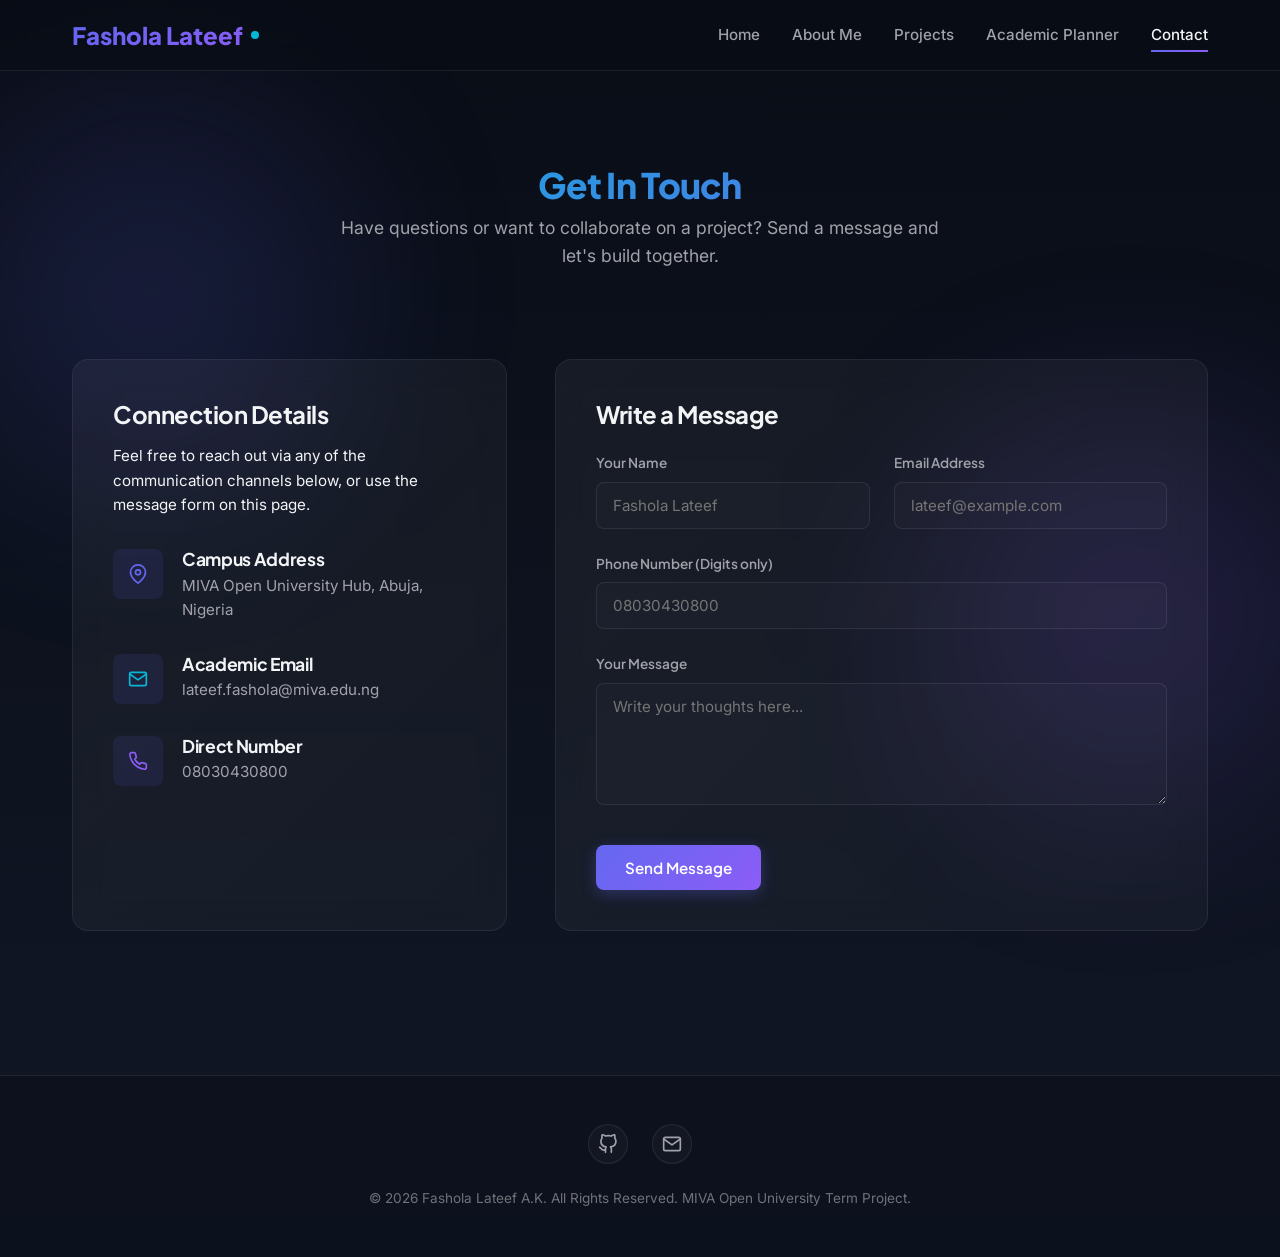
==== contact.html @ e1ca8e4e "Initial commit of Fashola Lateef Software Engineering Portfolio" ====
<!DOCTYPE html>
<html lang="en">
<head>
    <meta charset="UTF-8">
    <meta name="viewport" content="width=device-width, initial-scale=1.0">
    <meta name="description" content="Contact Fashola Lateef A.K. - Submit a message, request information, or collaborate on academic and development projects.">
    <title>Contact Me | Fashola Lateef A.K.</title>
    <!-- Stylesheets -->
    <link rel="stylesheet" href="css/styles.css">
</head>
<body>
    <!-- Background Glow Blobs -->
    <div class="blob blob-1"></div>
    <div class="blob blob-2"></div>

    <!-- Navigation Header -->
    <header id="main-header">
        <div class="container nav-container">
            <a href="index.html" class="logo" id="header-logo">
                Fashola Lateef <span class="logo-dot"></span>
            </a>
            
            <!-- Mobile Menu Toggle Button -->
            <button class="mobile-nav-toggle" aria-label="Toggle navigation menu" id="mobile-toggle-btn">
                <span class="hamburger-line"></span>
                <span class="hamburger-line"></span>
                <span class="hamburger-line"></span>
            </button>

            <!-- Navigation Menu -->
            <nav id="navbar">
                <ul class="nav-links">
                    <li><a href="index.html" id="nav-home">Home</a></li>
                    <li><a href="about.html" id="nav-about">About Me</a></li>
                    <li><a href="projects.html" id="nav-projects">Projects</a></li>
                    <li><a href="planner.html" id="nav-planner">Academic Planner</a></li>
                    <li><a href="contact.html" class="active" id="nav-contact">Contact</a></li>
                </ul>
            </nav>
        </div>
    </header>

    <!-- Main Content -->
    <main>
        <section style="padding-bottom: 2rem;">
            <div class="container">
                <div class="section-header">
                    <h1 class="section-title">Get In Touch</h1>
                    <p class="section-subtitle">Have questions or want to collaborate on a project? Send a message and let's build together.</p>
                </div>
            </div>
        </section>

        <!-- Contact Section Content -->
        <section style="padding-top: 0;">
            <div class="container">
                <div class="contact-grid">
                    
                    <!-- Contact Info Panel -->
                    <div class="glass-card" id="contact-info-card">
                        <h2 style="font-size: 1.5rem; margin-bottom: 1rem; font-weight: 700;">Connection Details</h2>
                        <p class="text-secondary" style="font-size: 0.95rem; margin-bottom: 2rem;">
                            Feel free to reach out via any of the communication channels below, or use the message form on this page.
                        </p>

                        <ul class="contact-info-list">
                            <!-- Info 1: Campus -->
                            <li class="contact-info-item">
                                <div class="contact-info-icon flex-center" aria-hidden="true" style="color: var(--accent-indigo);">
                                    <svg xmlns="http://www.w3.org/2000/svg" width="20" height="20" viewBox="0 0 24 24" fill="none" stroke="currentColor" stroke-width="2" stroke-linecap="round" stroke-linejoin="round"><path d="M21 10c0 7-9 13-9 13s-9-6-9-13a9 9 0 0 1 18 0z"></path><circle cx="12" cy="10" r="3"></circle></svg>
                                </div>
                                <div class="contact-info-text">
                                    <h4>Campus Address</h4>
                                    <p>MIVA Open University Hub, Abuja, Nigeria</p>
                                </div>
                            </li>

                            <!-- Info 2: Email -->
                            <li class="contact-info-item">
                                <div class="contact-info-icon flex-center" aria-hidden="true" style="color: var(--accent-cyan);">
                                    <svg xmlns="http://www.w3.org/2000/svg" width="20" height="20" viewBox="0 0 24 24" fill="none" stroke="currentColor" stroke-width="2" stroke-linecap="round" stroke-linejoin="round"><path d="M4 4h16c1.1 0 2 .9 2 2v12c0 1.1-.9 2-2 2H4c-1.1 0-2-.9-2-2V6c0-1.1.9-2 2-2z"></path><polyline points="22,6 12,13 2,6"></polyline></svg>
                                </div>
                                <div class="contact-info-text">
                                    <h4>Academic Email</h4>
                                    <p>lateef.fashola@miva.edu.ng</p>
                                </div>
                            </li>

                            <!-- Info 3: Phone -->
                            <li class="contact-info-item">
                                <div class="contact-info-icon flex-center" aria-hidden="true" style="color: var(--accent-purple);">
                                    <svg xmlns="http://www.w3.org/2000/svg" width="20" height="20" viewBox="0 0 24 24" fill="none" stroke="currentColor" stroke-width="2" stroke-linecap="round" stroke-linejoin="round"><path d="M22 16.92v3a2 2 0 0 1-2.18 2 19.79 19.79 0 0 1-8.63-3.07 19.5 19.5 0 0 1-6-6 19.79 19.79 0 0 1-3.07-8.67A2 2 0 0 1 4.11 2h3a2 2 0 0 1 2 1.72 12.84 12.84 0 0 0 .7 2.81 2 2 0 0 1-.45 2.11L8.09 9.91a16 16 0 0 0 6 6l1.27-1.27a2 2 0 0 1 2.11-.45 12.84 12.84 0 0 0 2.81.7A2 2 0 0 1 22 16.92z"></path></svg>
                                </div>
                                <div class="contact-info-text">
                                    <h4>Direct Number</h4>
                                    <p>08030430800</p>
                                </div>
                            </li>
                        </ul>
                    </div>

                    <!-- Contact Form Card -->
                    <div class="glass-card" id="contact-form-card">
                        <h2 style="font-size: 1.5rem; margin-bottom: 1.5rem; font-weight: 700;">Write a Message</h2>
                        <form id="contact-form" novalidate>
                            
                            <div class="grid-2" style="gap: 1.5rem; margin-bottom: 0;">
                                <!-- Name -->
                                <div class="form-group">
                                    <label for="name">Your Name</label>
                                    <input type="text" id="name" class="form-control" placeholder="Fashola Lateef" required autocomplete="name">
                                    <span class="invalid-feedback" id="name-error">Name is required.</span>
                                </div>

                                <!-- Email -->
                                <div class="form-group">
                                    <label for="email">Email Address</label>
                                    <input type="email" id="email" class="form-control" placeholder="lateef@example.com" required autocomplete="email">
                                    <span class="invalid-feedback" id="email-error">Please enter a valid email.</span>
                                </div>
                            </div>

                            <!-- Phone Number -->
                            <div class="form-group">
                                <label for="phone">Phone Number (Digits only)</label>
                                <input type="tel" id="phone" class="form-control" placeholder="08030430800" required autocomplete="tel">
                                <span class="invalid-feedback" id="phone-error">Phone number must contain only digits.</span>
                            </div>

                            <!-- Message -->
                            <div class="form-group">
                                <label for="message">Your Message</label>
                                <textarea id="message" rows="5" class="form-control" placeholder="Write your thoughts here..." required></textarea>
                                <span class="invalid-feedback" id="message-error">Message field cannot be empty.</span>
                            </div>

                            <button type="submit" class="btn btn-primary" style="margin-top: 0.5rem;" id="submit-contact-btn">Send Message</button>
                        </form>
                    </div>

                </div>
            </div>
        </section>
    </main>

    <!-- Success Confirmation Modal Overlay -->
    <div class="alert-modal-overlay flex-center" id="success-modal">
        <div class="glass-card alert-modal" id="modal-card">
            <div class="success-icon-wrapper flex-center" style="font-weight: bold; font-size: 1.8rem;">Success</div>
            <h3 style="margin-top: 1rem;">Message Sent</h3>
            <p>Thank you for reaching out. Your message has been received.</p>
            <button class="btn btn-primary" id="modal-close-btn" style="padding: 0.6rem 2rem;">Close Window</button>
        </div>
    </div>

    <!-- Footer -->
    <footer>
        <div class="container footer-content">
            <ul class="social-links">
                <li>
                    <a href="https://github.com/M1yvmoto" target="_blank" class="flex-center" title="GitHub" id="social-github">
                        <svg xmlns="http://www.w3.org/2000/svg" width="20" height="20" viewBox="0 0 24 24" fill="none" stroke="currentColor" stroke-width="2" stroke-linecap="round" stroke-linejoin="round"><path d="M9 19c-5 1.5-5-2.5-7-3m14 6v-3.87a3.37 3.37 0 0 0-.94-2.61c3.14-.35 6.44-1.54 6.44-7A5.44 5.44 0 0 0 20 4.77 5.07 5.07 0 0 0 19.91 1S18.73.65 16 2.48a13.38 13.38 0 0 0-7 0C6.27.65 5.09 1 5.09 1A5.07 5.07 0 0 0 5 4.77a5.44 5.44 0 0 0-1.5 3.78c0 5.42 3.3 6.61 6.44 7A3.37 3.37 0 0 0 9 18.13V22"></path></svg>
                    </a>
                </li>
                <li>
                    <a href="mailto:klafashola@gmail.com" class="flex-center" title="Email" id="social-email">
                        <svg xmlns="http://www.w3.org/2000/svg" width="20" height="20" viewBox="0 0 24 24" fill="none" stroke="currentColor" stroke-width="2" stroke-linecap="round" stroke-linejoin="round"><path d="M4 4h16c1.1 0 2 .9 2 2v12c0 1.1-.9 2-2 2H4c-1.1 0-2-.9-2-2V6c0-1.1.9-2 2-2z"></path><polyline points="22,6 12,13 2,6"></polyline></svg>
                    </a>
                </li>
            </ul>
            <p class="copyright">&copy; 2026 Fashola Lateef A.K. All Rights Reserved. MIVA Open University Term Project.</p>
        </div>
    </footer>

    <!-- Scripts -->
    <script src="js/main.js"></script>
    <script src="js/contact.js"></script>
</body>
</html>
---- css/styles.css ----
@import url('https://fonts.googleapis.com/css2?family=Inter:wght@300;400;500;600;700&family=Plus+Jakarta+Sans:wght@400;500;600;700;800&display=swap');

:root {
    /* Colors */
    --bg-primary: #090d16;
    --bg-secondary: #111726;
    --bg-surface: rgba(255, 255, 255, 0.03);
    --bg-surface-hover: rgba(255, 255, 255, 0.06);
    --border-color: rgba(255, 255, 255, 0.08);
    --border-hover: rgba(99, 102, 241, 0.4);
    
    --accent-indigo: #6366f1;
    --accent-purple: #8b5cf6;
    --accent-cyan: #06b6d4;
    --accent-rose: #f43f5e;
    --accent-emerald: #10b981;
    
    --text-primary: #f3f4f6;
    --text-secondary: #a1a1aa;
    --text-muted: #71717a;
    
    /* Gradients */
    --gradient-primary: linear-gradient(135deg, var(--accent-indigo), var(--accent-purple));
    --gradient-accent: linear-gradient(135deg, var(--accent-cyan), var(--accent-indigo));
    --gradient-dark: linear-gradient(180deg, var(--bg-primary) 0%, var(--bg-secondary) 100%);
    
    /* Layout */
    --container-width: 1200px;
    --border-radius-sm: 8px;
    --border-radius-md: 16px;
    --border-radius-lg: 24px;
    --transition-smooth: all 0.3s cubic-bezier(0.4, 0, 0.2, 1);
    
    /* Effects */
    --glass-blur: blur(16px);
    --glow-shadow: 0 0 20px rgba(99, 102, 241, 0.15);
}

/* Reset and Global Styles */
* {
    margin: 0;
    padding: 0;
    box-sizing: border-box;
}

html {
    scroll-behavior: smooth;
    font-size: 16px;
}

body {
    font-family: 'Inter', sans-serif;
    background-color: var(--bg-primary);
    background-image: var(--gradient-dark);
    color: var(--text-primary);
    min-height: 100vh;
    line-height: 1.6;
    overflow-x: hidden;
}

/* Typography */
h1, h2, h3, h4, h5, h6 {
    font-family: 'Plus Jakarta Sans', sans-serif;
    font-weight: 700;
    letter-spacing: -0.02em;
    line-height: 1.2;
}

a {
    color: inherit;
    text-decoration: none;
    transition: var(--transition-smooth);
}

/* Background Glowing Blobs */
.blob {
    position: fixed;
    width: 400px;
    height: 400px;
    border-radius: 50%;
    filter: blur(100px);
    opacity: 0.15;
    pointer-events: none;
    z-index: -1;
}
.blob-1 {
    top: 10%;
    left: -50px;
    background: var(--accent-indigo);
}
.blob-2 {
    bottom: 10%;
    right: -50px;
    background: var(--accent-purple);
}

/* Containers */
.container {
    width: 100%;
    max-width: var(--container-width);
    margin: 0 auto;
    padding: 0 2rem;
}

/* Header & Navbar */
header {
    position: fixed;
    top: 0;
    left: 0;
    width: 100%;
    z-index: 100;
    background: rgba(9, 13, 22, 0.7);
    backdrop-filter: var(--glass-blur);
    border-bottom: 1px solid var(--border-color);
    transition: var(--transition-smooth);
}

header.scrolled {
    padding: 0.5rem 0;
    background: rgba(9, 13, 22, 0.85);
    border-bottom-color: rgba(99, 102, 241, 0.2);
    box-shadow: 0 4px 20px rgba(0, 0, 0, 0.4);
}

.nav-container {
    display: flex;
    justify-content: space-between;
    align-items: center;
    height: 70px;
}

.logo {
    font-family: 'Plus Jakarta Sans', sans-serif;
    font-size: 1.5rem;
    font-weight: 800;
    background: var(--gradient-primary);
    -webkit-background-clip: text;
    -webkit-text-fill-color: transparent;
    display: flex;
    align-items: center;
    gap: 0.5rem;
}

.logo-dot {
    width: 8px;
    height: 8px;
    background: var(--accent-cyan);
    border-radius: 50%;
    display: inline-block;
}

.nav-links {
    display: flex;
    list-style: none;
    gap: 2rem;
}

.nav-links a {
    font-size: 0.95rem;
    font-weight: 500;
    color: var(--text-secondary);
    position: relative;
    padding: 0.5rem 0;
}

.nav-links a:hover,
.nav-links a.active {
    color: var(--text-primary);
}

.nav-links a::after {
    content: '';
    position: absolute;
    bottom: 0;
    left: 0;
    width: 0;
    height: 2px;
    background: var(--gradient-primary);
    transition: var(--transition-smooth);
}

.nav-links a:hover::after,
.nav-links a.active::after {
    width: 100%;
}

.mobile-nav-toggle {
    display: none;
    background: none;
    border: none;
    cursor: pointer;
    padding: 0.5rem;
}

.hamburger-line {
    display: block;
    width: 24px;
    height: 2px;
    margin: 5px 0;
    background-color: var(--text-primary);
    transition: var(--transition-smooth);
}

/* Glassmorphism Section/Card Elements */
.glass-card {
    background: var(--bg-surface);
    backdrop-filter: var(--glass-blur);
    border: 1px solid var(--border-color);
    border-radius: var(--border-radius-md);
    padding: 2.5rem;
    transition: var(--transition-smooth);
    position: relative;
    overflow: hidden;
}

.glass-card::before {
    content: '';
    position: absolute;
    top: 0;
    left: 0;
    width: 100%;
    height: 100%;
    background: linear-gradient(135deg, rgba(255, 255, 255, 0.02) 0%, transparent 100%);
    pointer-events: none;
}

.glass-card:hover {
    border-color: var(--border-hover);
    transform: translateY(-4px);
    box-shadow: var(--glow-shadow);
}

/* Buttons */
.btn {
    display: inline-flex;
    align-items: center;
    justify-content: center;
    gap: 0.5rem;
    padding: 0.8rem 1.8rem;
    font-size: 0.95rem;
    font-weight: 600;
    border-radius: var(--border-radius-sm);
    cursor: pointer;
    transition: var(--transition-smooth);
    font-family: 'Plus Jakarta Sans', sans-serif;
}

.btn-primary {
    background: var(--gradient-primary);
    color: #fff;
    border: none;
    box-shadow: 0 4px 15px rgba(99, 102, 241, 0.3);
}

.btn-primary:hover {
    transform: translateY(-2px);
    box-shadow: 0 6px 20px rgba(99, 102, 241, 0.5);
    opacity: 0.95;
}

.btn-secondary {
    background: rgba(255, 255, 255, 0.05);
    color: var(--text-primary);
    border: 1px solid var(--border-color);
}

.btn-secondary:hover {
    background: rgba(255, 255, 255, 0.1);
    border-color: var(--text-secondary);
}

.btn-danger {
    background: rgba(244, 63, 94, 0.15);
    color: var(--accent-rose);
    border: 1px solid rgba(244, 63, 94, 0.3);
}

.btn-danger:hover {
    background: rgba(244, 63, 94, 0.25);
    border-color: var(--accent-rose);
}

/* Page Layout Section */
main {
    margin-top: 100px;
    padding-bottom: 5rem;
}

section {
    padding: 4rem 0;
}

.section-header {
    text-align: center;
    margin-bottom: 3.5rem;
}

.section-title {
    font-size: 2.2rem;
    font-weight: 800;
    margin-bottom: 0.5rem;
    background: var(--gradient-accent);
    -webkit-background-clip: text;
    -webkit-text-fill-color: transparent;
}

.section-subtitle {
    font-size: 1.1rem;
    color: var(--text-secondary);
    max-width: 600px;
    margin: 0 auto;
}

/* GRID LAYOUTS */
.grid-2 {
    display: grid;
    grid-template-columns: repeat(2, 1fr);
    gap: 2.5rem;
}

.grid-3 {
    display: grid;
    grid-template-columns: repeat(3, 1fr);
    gap: 2rem;
}

.flex-center {
    display: flex;
    align-items: center;
    justify-content: center;
}

/* HOME PAGE SPECIFICS */
.hero-content {
    display: flex;
    flex-direction: column;
    justify-content: center;
}

.hero-subtitle {
    font-size: 1rem;
    font-weight: 600;
    text-transform: uppercase;
    letter-spacing: 0.1em;
    color: var(--accent-cyan);
    margin-bottom: 1rem;
}

.hero-title {
    font-size: 3.5rem;
    font-weight: 800;
    line-height: 1.1;
    margin-bottom: 1.5rem;
}

.hero-title span {
    background: var(--gradient-primary);
    -webkit-background-clip: text;
    -webkit-text-fill-color: transparent;
}

.hero-description {
    font-size: 1.1rem;
    color: var(--text-secondary);
    margin-bottom: 2rem;
    max-width: 500px;
}

.hero-actions {
    display: flex;
    gap: 1rem;
}

.profile-card {
    display: flex;
    flex-direction: column;
    align-items: center;
    justify-content: center;
    padding: 3rem;
}

.profile-img-container {
    width: 250px;
    height: 250px;
    border-radius: 50%;
    padding: 4px;
    background: var(--gradient-primary);
    margin-bottom: 2rem;
    position: relative;
}

.profile-img-container::after {
    content: '';
    position: absolute;
    top: -8px;
    left: -8px;
    right: -8px;
    bottom: -8px;
    border-radius: 50%;
    border: 1px dashed var(--accent-cyan);
    opacity: 0.5;
    animation: rotate-dashed 30s linear infinite;
}

.profile-img {
    width: 100%;
    height: 100%;
    object-fit: cover;
    border-radius: 50%;
    border: 4px solid var(--bg-secondary);
}

.profile-name {
    font-size: 1.8rem;
    font-weight: 700;
    margin-bottom: 0.5rem;
}

.profile-title {
    font-size: 1rem;
    color: var(--accent-cyan);
    margin-bottom: 1rem;
    font-weight: 500;
}

.bio-card {
    margin-top: 3rem;
}

.bio-title {
    font-size: 1.5rem;
    margin-bottom: 1rem;
    color: var(--text-primary);
    display: flex;
    align-items: center;
    gap: 0.5rem;
}

/* Home Welcome Multimedia Player styling */
.welcome-media {
    margin-top: 3rem;
    padding: 2rem;
}

.media-player-container {
    position: relative;
    border-radius: var(--border-radius-md);
    overflow: hidden;
    border: 1px solid var(--border-color);
    background: rgba(0, 0, 0, 0.3);
}

video {
    width: 100%;
    display: block;
    aspect-ratio: 16/9;
    object-fit: cover;
}

audio {
    width: 100%;
    margin-top: 1rem;
}

/* Custom overlay controls styling (Simulated or native helper styles) */
.media-caption {
    font-size: 0.85rem;
    color: var(--text-muted);
    text-align: center;
    margin-top: 0.8rem;
}

/* ABOUT PAGE SPECIFICS */
/* Academic History Table styling */
.table-container {
    overflow-x: auto;
    margin-top: 2rem;
    border-radius: var(--border-radius-md);
    border: 1px solid var(--border-color);
}

table {
    width: 100%;
    border-collapse: collapse;
    text-align: left;
    background: rgba(255, 255, 255, 0.01);
}

th {
    background: rgba(255, 255, 255, 0.04);
    color: var(--text-primary);
    font-family: 'Plus Jakarta Sans', sans-serif;
    font-weight: 600;
    padding: 1.2rem 1.5rem;
    border-bottom: 1px solid var(--border-color);
}

td {
    padding: 1.2rem 1.5rem;
    border-bottom: 1px solid rgba(255, 255, 255, 0.05);
    color: var(--text-secondary);
    font-size: 0.95rem;
}

tr:last-child td {
    border-bottom: none;
}

tr:hover td {
    color: var(--text-primary);
    background: rgba(255, 255, 255, 0.02);
}

.gpa-badge {
    display: inline-block;
    padding: 0.2rem 0.6rem;
    background: rgba(16, 185, 129, 0.15);
    color: var(--accent-emerald);
    border-radius: var(--border-radius-sm);
    font-weight: 600;
    font-size: 0.85rem;
}

/* Skills list grids and sub-sections */
.skills-group {
    padding: 2rem;
}

.skills-group-title {
    font-size: 1.2rem;
    margin-bottom: 1.5rem;
    color: var(--accent-indigo);
    border-bottom: 1px solid var(--border-color);
    padding-bottom: 0.5rem;
}

.skill-list {
    list-style: none;
    display: flex;
    flex-direction: column;
    gap: 1.2rem;
}

.skill-item {
    display: flex;
    flex-direction: column;
    gap: 0.4rem;
}

.skill-name-flex {
    display: flex;
    justify-content: space-between;
    font-weight: 500;
    font-size: 0.9rem;
}

.skill-bar-outer {
    height: 8px;
    background: rgba(255, 255, 255, 0.05);
    border-radius: 4px;
    overflow: hidden;
}

.skill-bar-inner {
    height: 100%;
    background: var(--gradient-accent);
    border-radius: 4px;
    width: 0; /* Animated dynamically or via inline styles */
    transition: width 1s ease-out;
}

/* Hobbies block items */
.hobbies-grid {
    display: grid;
    grid-template-columns: repeat(4, 1fr);
    gap: 1.5rem;
}

.hobby-card {
    text-align: center;
    padding: 2rem 1.5rem;
}

.hobby-icon {
    font-size: 2rem;
    margin-bottom: 1rem;
    color: var(--accent-cyan);
    display: inline-block;
    transition: var(--transition-smooth);
}

.hobby-card:hover .hobby-icon {
    transform: scale(1.2) rotate(5deg);
    color: var(--accent-purple);
}

/* PROJECTS PAGE SPECIFICS */
.project-card {
    display: flex;
    flex-direction: column;
    height: 100%;
    padding: 0;
}

.project-img-wrapper {
    position: relative;
    width: 100%;
    aspect-ratio: 16/10;
    overflow: hidden;
    border-radius: var(--border-radius-md) var(--border-radius-md) 0 0;
    border-bottom: 1px solid var(--border-color);
}

.project-thumbnail {
    width: 100%;
    height: 100%;
    object-fit: cover;
    transition: var(--transition-smooth);
}

.project-card:hover .project-thumbnail {
    transform: scale(1.05);
}

.project-card-body {
    padding: 2rem;
    display: flex;
    flex-direction: column;
    flex-grow: 1;
}

.project-tags {
    display: flex;
    flex-wrap: wrap;
    gap: 0.5rem;
    margin-bottom: 1rem;
}

.project-tag {
    font-size: 0.75rem;
    font-weight: 600;
    padding: 0.2rem 0.6rem;
    border-radius: 40px;
    background: rgba(255, 255, 255, 0.05);
    border: 1px solid var(--border-color);
    color: var(--text-secondary);
}

.project-title {
    font-size: 1.3rem;
    margin-bottom: 0.8rem;
    color: var(--text-primary);
}

.project-desc {
    font-size: 0.9rem;
    color: var(--text-secondary);
    margin-bottom: 1.5rem;
    flex-grow: 1;
}

.project-links {
    display: flex;
    gap: 1rem;
    margin-top: auto;
}

.project-link-btn {
    font-size: 0.85rem;
    font-weight: 600;
    display: flex;
    align-items: center;
    gap: 0.3rem;
    color: var(--accent-cyan);
}

.project-link-btn:hover {
    color: var(--text-primary);
}

/* ACADEMIC PLANNER PAGE SPECIFICS */
.planner-grid {
    display: grid;
    grid-template-columns: 350px 1fr;
    gap: 2.5rem;
}

.planner-form-card {
    height: fit-content;
}

.form-group {
    margin-bottom: 1.5rem;
    position: relative;
}

.form-group label {
    display: block;
    font-size: 0.85rem;
    font-weight: 600;
    color: var(--text-secondary);
    margin-bottom: 0.5rem;
    font-family: 'Plus Jakarta Sans', sans-serif;
}

.form-control {
    width: 100%;
    background: rgba(255, 255, 255, 0.02);
    border: 1px solid var(--border-color);
    border-radius: var(--border-radius-sm);
    padding: 0.8rem 1rem;
    color: var(--text-primary);
    font-family: inherit;
    font-size: 0.95rem;
    transition: var(--transition-smooth);
}

.form-control:focus {
    outline: none;
    border-color: var(--accent-indigo);
    box-shadow: 0 0 0 3px rgba(99, 102, 241, 0.15);
    background: rgba(255, 255, 255, 0.04);
}

select.form-control {
    cursor: pointer;
    appearance: none;
    background-image: url("data:image/svg+xml,%3Csvg xmlns='http://www.w3.org/2000/svg' fill='none' viewBox='0 0 24 24' stroke='%23f3f4f6'%3E%3Cpath stroke-linecap='round' stroke-linejoin='round' stroke-width='2' d='M19 9l-7 7-7-7'/%3E%3C/svg%3E");
    background-repeat: no-repeat;
    background-position: right 1rem center;
    background-size: 1.2rem;
    padding-right: 2.5rem;
}

.planner-tasks-wrapper {
    display: flex;
    flex-direction: column;
    gap: 2rem;
}

.tasks-section {
    display: flex;
    flex-direction: column;
    gap: 1rem;
}

.tasks-section-title {
    font-size: 1.2rem;
    font-weight: 700;
    display: flex;
    align-items: center;
    justify-content: space-between;
    padding-bottom: 0.5rem;
    border-bottom: 1px solid var(--border-color);
}

.task-count {
    font-size: 0.8rem;
    font-weight: 600;
    padding: 0.2rem 0.6rem;
    border-radius: 20px;
    background: rgba(255, 255, 255, 0.05);
    color: var(--text-secondary);
}

.tasks-list {
    display: flex;
    flex-direction: column;
    gap: 1rem;
    min-height: 50px;
}

.empty-tasks {
    font-size: 0.9rem;
    color: var(--text-muted);
    text-align: center;
    padding: 2rem;
    border: 1px dashed var(--border-color);
    border-radius: var(--border-radius-sm);
}

/* Individual Task Item Card */
.task-item {
    display: flex;
    align-items: center;
    justify-content: space-between;
    padding: 1.2rem 1.5rem;
    background: var(--bg-surface);
    border: 1px solid var(--border-color);
    border-radius: var(--border-radius-sm);
    transition: var(--transition-smooth);
    animation: fade-slide-in 0.3s ease forwards;
}

.task-item:hover {
    border-color: rgba(255, 255, 255, 0.15);
    background: var(--bg-surface-hover);
}

.task-left {
    display: flex;
    align-items: center;
    gap: 1rem;
    flex-grow: 1;
}

.task-checkbox-wrapper {
    position: relative;
    width: 20px;
    height: 20px;
}

.task-checkbox {
    position: absolute;
    top: 0;
    left: 0;
    width: 20px;
    height: 20px;
    opacity: 0;
    cursor: pointer;
    z-index: 2;
}

.task-checkbox-custom {
    position: absolute;
    top: 0;
    left: 0;
    width: 20px;
    height: 20px;
    border: 2px solid var(--text-muted);
    border-radius: 4px;
    z-index: 1;
    transition: var(--transition-smooth);
}

.task-checkbox:checked + .task-checkbox-custom {
    background: var(--accent-emerald);
    border-color: var(--accent-emerald);
}

.task-checkbox:checked + .task-checkbox-custom::after {
    content: '';
    position: absolute;
    top: 2px;
    left: 6px;
    width: 4px;
    height: 9px;
    border: solid white;
    border-width: 0 2px 2px 0;
    transform: rotate(45deg);
}

.task-details {
    display: flex;
    flex-direction: column;
    gap: 0.2rem;
}

.task-text {
    font-size: 1rem;
    font-weight: 500;
    transition: var(--transition-smooth);
}

.task-checkbox:checked ~ .task-details .task-text {
    text-decoration: line-through;
    color: var(--text-muted);
}

.task-meta {
    display: flex;
    gap: 0.8rem;
    align-items: center;
    font-size: 0.75rem;
}

.task-category {
    font-weight: 600;
    text-transform: uppercase;
    letter-spacing: 0.05em;
}

.task-category.assignment { color: var(--accent-indigo); }
.task-category.study { color: var(--accent-cyan); }
.task-category.exam { color: var(--accent-rose); }
.task-category.project { color: var(--accent-purple); }

.task-date {
    color: var(--text-muted);
    display: flex;
    align-items: center;
    gap: 0.2rem;
}

.task-actions {
    display: flex;
    gap: 0.5rem;
}

.delete-task-btn {
    background: none;
    border: none;
    color: var(--text-muted);
    cursor: pointer;
    font-size: 1.1rem;
    padding: 0.2rem 0.5rem;
    border-radius: 4px;
    transition: var(--transition-smooth);
}

.delete-task-btn:hover {
    color: var(--accent-rose);
    background: rgba(244, 63, 94, 0.1);
}

/* CONTACT PAGE SPECIFICS */
.contact-grid {
    display: grid;
    grid-template-columns: 1.2fr 1.8fr;
    gap: 3rem;
}

.contact-info-list {
    list-style: none;
    display: flex;
    flex-direction: column;
    gap: 2rem;
    margin-top: 2rem;
}

.contact-info-item {
    display: flex;
    gap: 1.2rem;
    align-items: flex-start;
}

.contact-info-icon {
    width: 50px;
    height: 50px;
    border-radius: var(--border-radius-sm);
    background: rgba(99, 102, 241, 0.1);
    color: var(--accent-indigo);
    font-size: 1.3rem;
    flex-shrink: 0;
}

.contact-info-text h4 {
    font-size: 1.1rem;
    margin-bottom: 0.2rem;
}

.contact-info-text p {
    font-size: 0.95rem;
    color: var(--text-secondary);
}

/* Form Validation Styles */
.invalid-feedback {
    color: var(--accent-rose);
    font-size: 0.8rem;
    margin-top: 0.4rem;
    display: none;
    font-weight: 500;
}

.form-control.is-invalid {
    border-color: var(--accent-rose);
    box-shadow: 0 0 0 3px rgba(244, 63, 94, 0.1);
}

.form-control.is-valid {
    border-color: var(--accent-emerald);
}

/* Custom Success Alert Modal */
.alert-modal-overlay {
    position: fixed;
    top: 0;
    left: 0;
    width: 100%;
    height: 100%;
    background: rgba(9, 13, 22, 0.85);
    backdrop-filter: blur(8px);
    z-index: 200;
    display: flex;
    align-items: center;
    justify-content: center;
    opacity: 0;
    pointer-events: none;
    transition: var(--transition-smooth);
}

.alert-modal-overlay.active {
    opacity: 1;
    pointer-events: auto;
}

.alert-modal {
    width: 90%;
    max-width: 450px;
    text-align: center;
    padding: 3rem 2rem;
    transform: translateY(20px);
    transition: var(--transition-smooth);
}

.alert-modal-overlay.active .alert-modal {
    transform: translateY(0);
}

.success-icon-wrapper {
    width: 70px;
    height: 70px;
    border-radius: 50%;
    background: rgba(16, 185, 129, 0.1);
    color: var(--accent-emerald);
    font-size: 2.2rem;
    margin: 0 auto 1.5rem auto;
}

.alert-modal h3 {
    font-size: 1.6rem;
    margin-bottom: 0.8rem;
    color: var(--text-primary);
}

.alert-modal p {
    color: var(--text-secondary);
    margin-bottom: 2rem;
    font-size: 0.95rem;
}

/* FOOTER */
footer {
    border-top: 1px solid var(--border-color);
    background: rgba(9, 13, 22, 0.5);
    padding: 3rem 0;
    text-align: center;
}

.footer-content {
    display: flex;
    flex-direction: column;
    align-items: center;
    gap: 1.5rem;
}

.social-links {
    display: flex;
    list-style: none;
    gap: 1.5rem;
}

.social-links a {
    width: 40px;
    height: 40px;
    border-radius: 50%;
    background: rgba(255, 255, 255, 0.03);
    border: 1px solid var(--border-color);
    font-size: 1.1rem;
    color: var(--text-secondary);
}

.social-links a:hover {
    color: var(--text-primary);
    background: var(--gradient-primary);
    border-color: transparent;
    transform: translateY(-3px);
}

.copyright {
    font-size: 0.85rem;
    color: var(--text-muted);
}

/* ANIMATIONS */
@keyframes rotate-dashed {
    from { transform: rotate(0deg); }
    to { transform: rotate(360deg); }
}

@keyframes fade-slide-in {
    from {
        opacity: 0;
        transform: translateY(10px);
    }
    to {
        opacity: 1;
        transform: translateY(0);
    }
}

/* MOBILE RESPONSIVE MEDIA QUERIES */
@media (max-width: 1024px) {
    .planner-grid {
        grid-template-columns: 1fr;
    }
    .contact-grid {
        grid-template-columns: 1fr;
        gap: 3rem;
    }
}

@media (max-width: 768px) {
    html {
        font-size: 15px;
    }
    
    .nav-links {
        position: fixed;
        top: 70px;
        left: -100%;
        width: 100%;
        height: calc(100vh - 70px);
        background: rgba(9, 13, 22, 0.95);
        backdrop-filter: blur(24px);
        flex-direction: column;
        align-items: center;
        justify-content: center;
        gap: 3rem;
        transition: var(--transition-smooth);
        border-top: 1px solid var(--border-color);
    }
    
    .nav-links.active {
        left: 0;
    }
    
    .mobile-nav-toggle {
        display: block;
    }
    
    /* Hamburger Active states */
    .mobile-nav-toggle.active .hamburger-line:nth-child(1) {
        transform: translateY(7px) rotate(45deg);
    }
    
    .mobile-nav-toggle.active .hamburger-line:nth-child(2) {
        opacity: 0;
    }
    
    .mobile-nav-toggle.active .hamburger-line:nth-child(3) {
        transform: translateY(-7px) rotate(-45deg);
    }
    
    .grid-2, .grid-3 {
        grid-template-columns: 1fr;
        gap: 2rem;
    }
    
    .hero-content {
        text-align: center;
        order: 2;
    }
    
    .hero-description {
        margin: 0 auto 2rem auto;
    }
    
    .hero-actions {
        justify-content: center;
    }
    
    .profile-card {
        order: 1;
        padding: 1.5rem;
    }
    
    .profile-img-container {
        width: 200px;
        height: 200px;
    }
    
    .hobbies-grid {
        grid-template-columns: repeat(2, 1fr);
    }
    
    .glass-card {
        padding: 1.8rem;
    }
}

@media (max-width: 480px) {
    .hobbies-grid {
        grid-template-columns: 1fr;
    }
    
    .hero-title {
        font-size: 2.8rem;
    }
    
    .hero-actions {
        flex-direction: column;
        width: 100%;
    }
    
    .hero-actions .btn {
        width: 100%;
    }
}
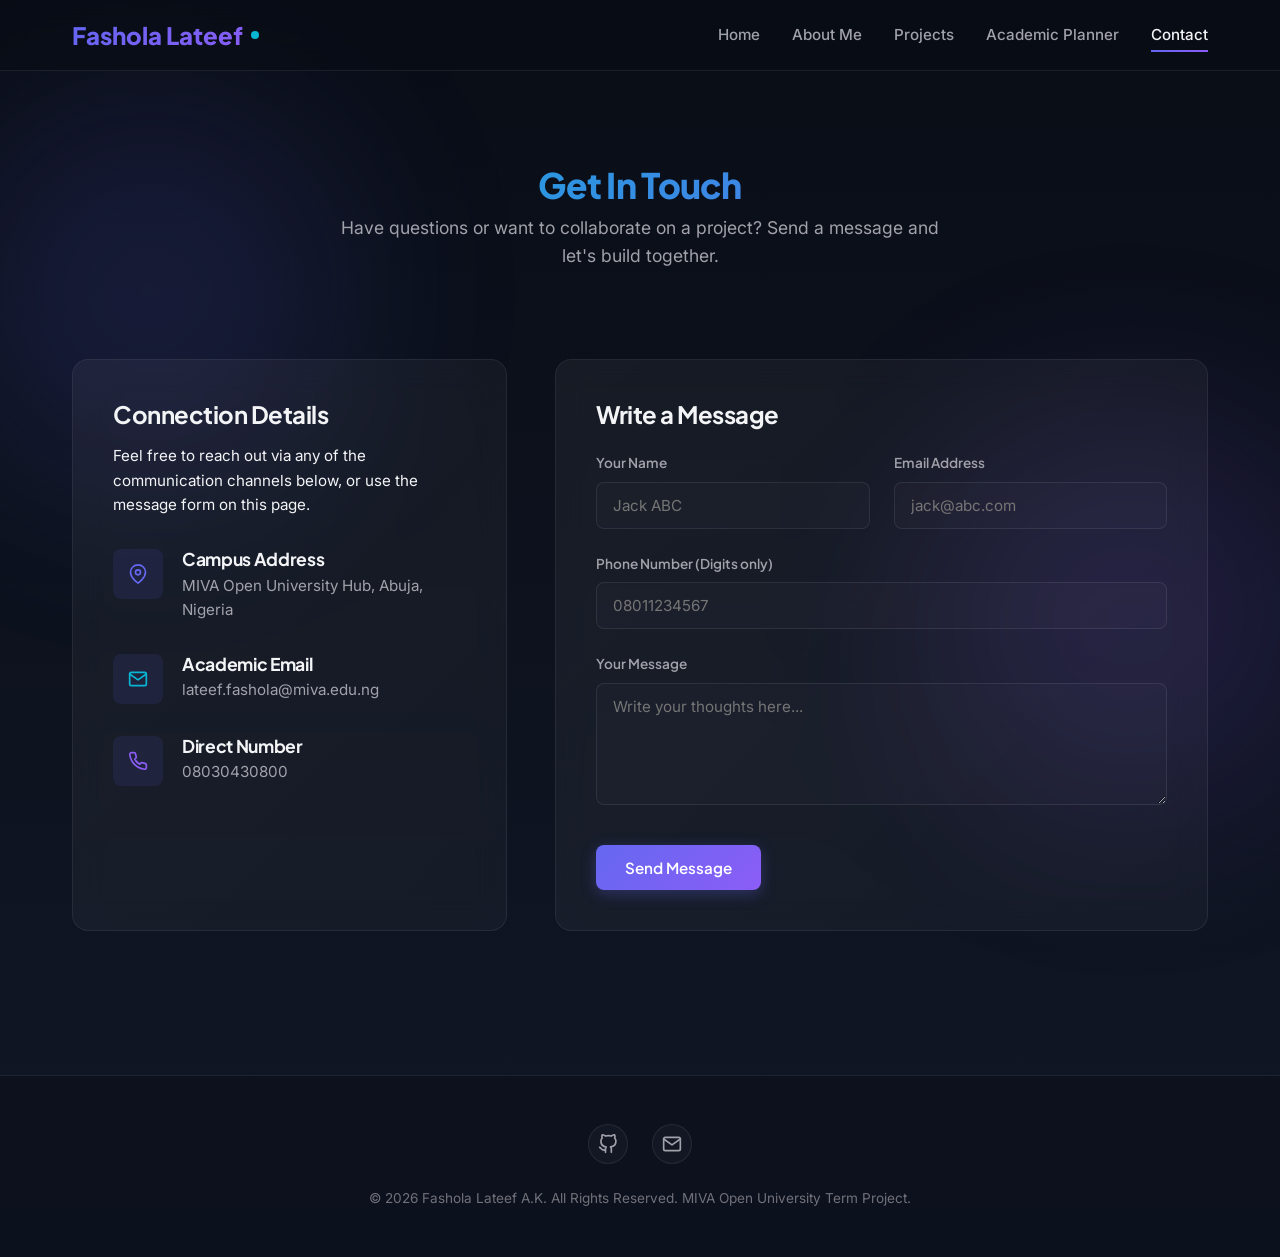
==== commit 36d6710b: "Update form placeholders for testing" ====
--- a/contact.html
+++ b/contact.html
@@ -108,14 +108,14 @@
                                 <!-- Name -->
                                 <div class="form-group">
                                     <label for="name">Your Name</label>
-                                    <input type="text" id="name" class="form-control" placeholder="Fashola Lateef" required autocomplete="name">
+                                    <input type="text" id="name" class="form-control" placeholder="Jack ABC" required autocomplete="name">
                                     <span class="invalid-feedback" id="name-error">Name is required.</span>
                                 </div>
 
                                 <!-- Email -->
                                 <div class="form-group">
                                     <label for="email">Email Address</label>
-                                    <input type="email" id="email" class="form-control" placeholder="lateef@example.com" required autocomplete="email">
+                                    <input type="email" id="email" class="form-control" placeholder="jack@abc.com" required autocomplete="email">
                                     <span class="invalid-feedback" id="email-error">Please enter a valid email.</span>
                                 </div>
                             </div>
@@ -123,7 +123,7 @@
                             <!-- Phone Number -->
                             <div class="form-group">
                                 <label for="phone">Phone Number (Digits only)</label>
-                                <input type="tel" id="phone" class="form-control" placeholder="08030430800" required autocomplete="tel">
+                                <input type="tel" id="phone" class="form-control" placeholder="08011234567" required autocomplete="tel">
                                 <span class="invalid-feedback" id="phone-error">Phone number must contain only digits.</span>
                             </div>
 
